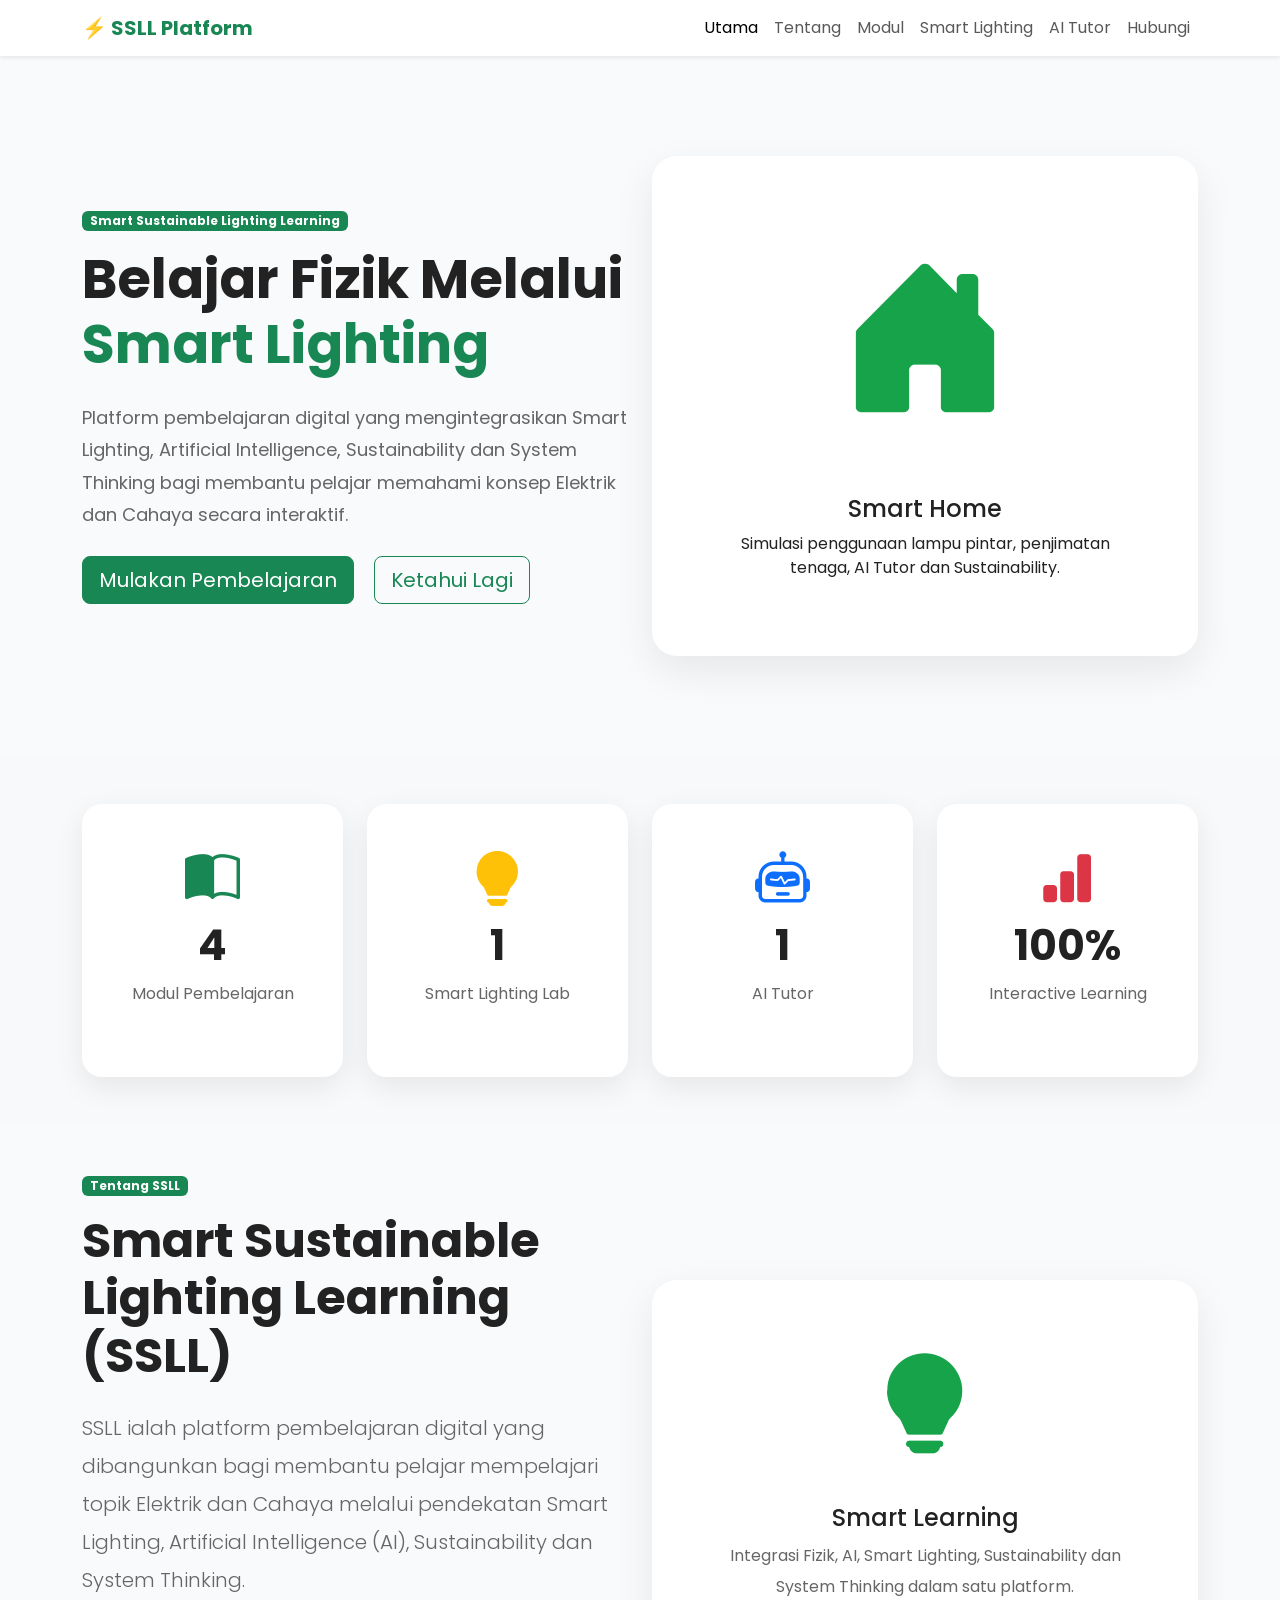
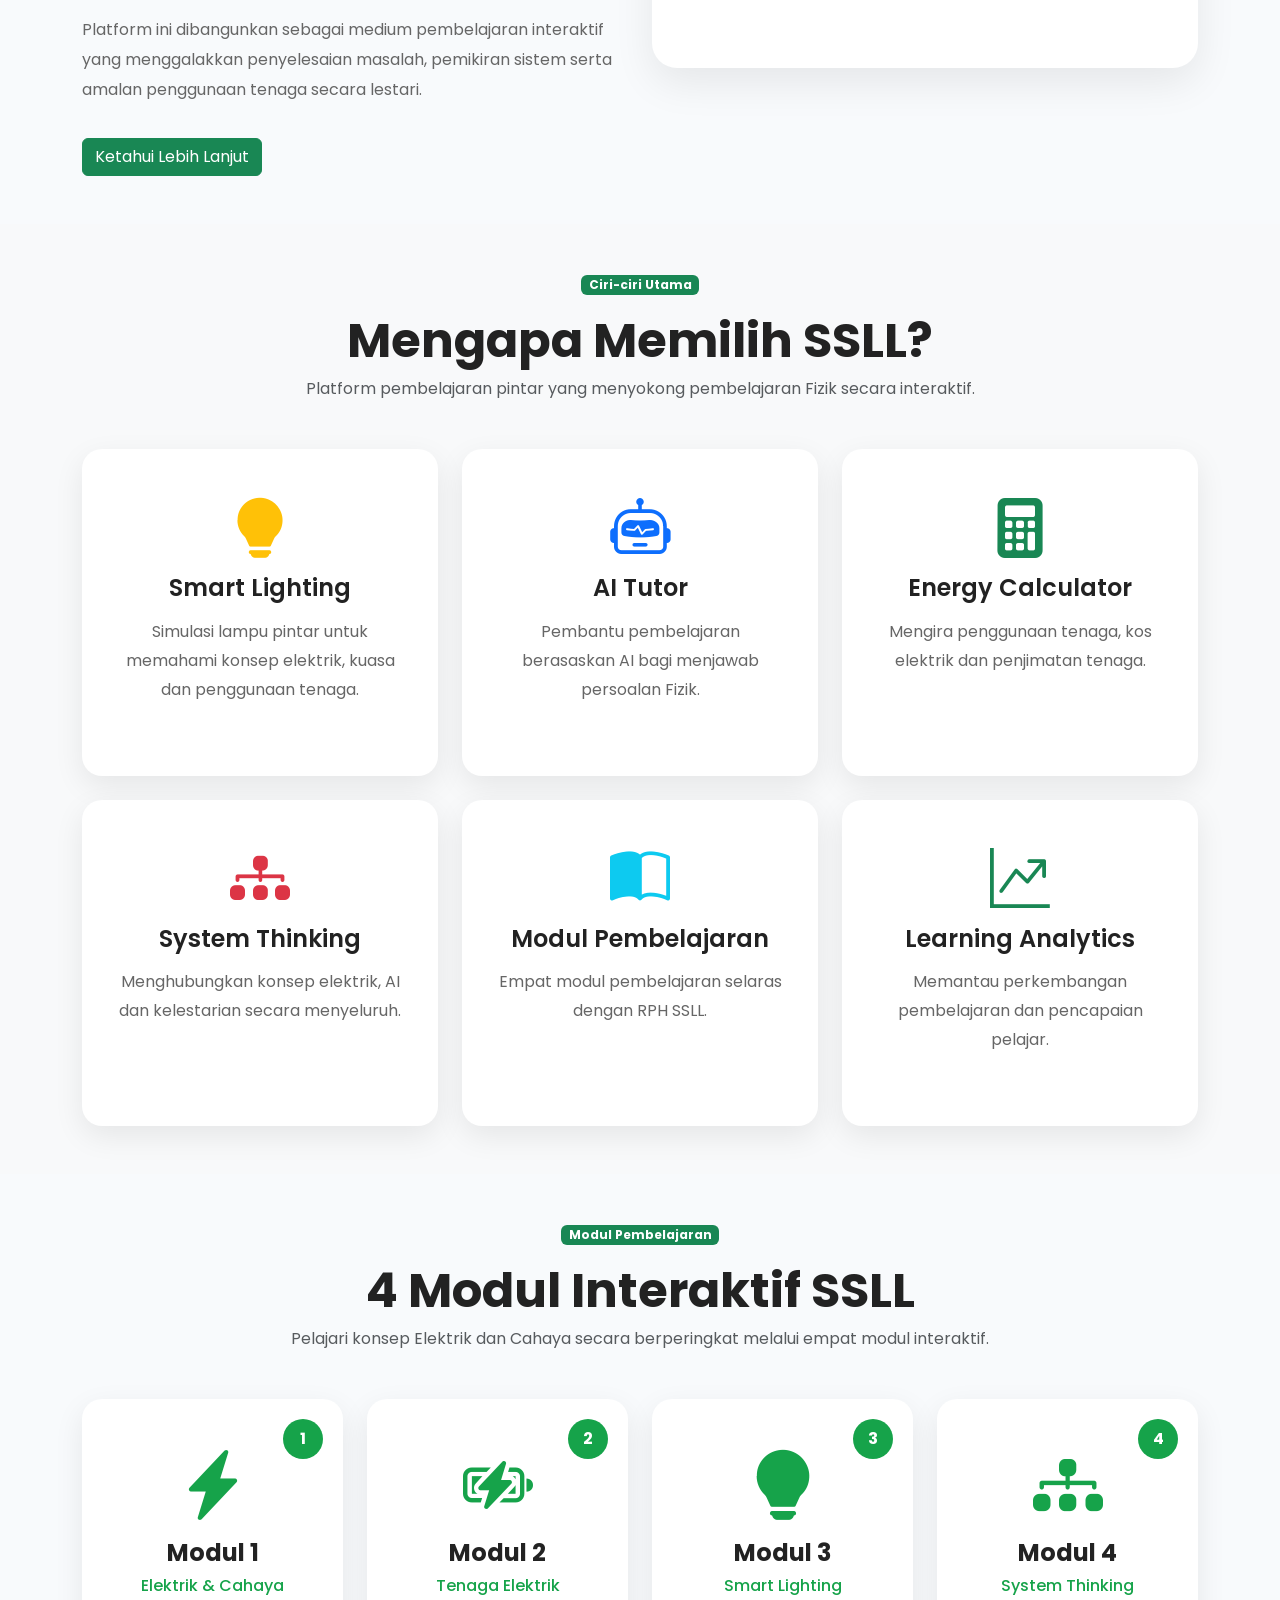
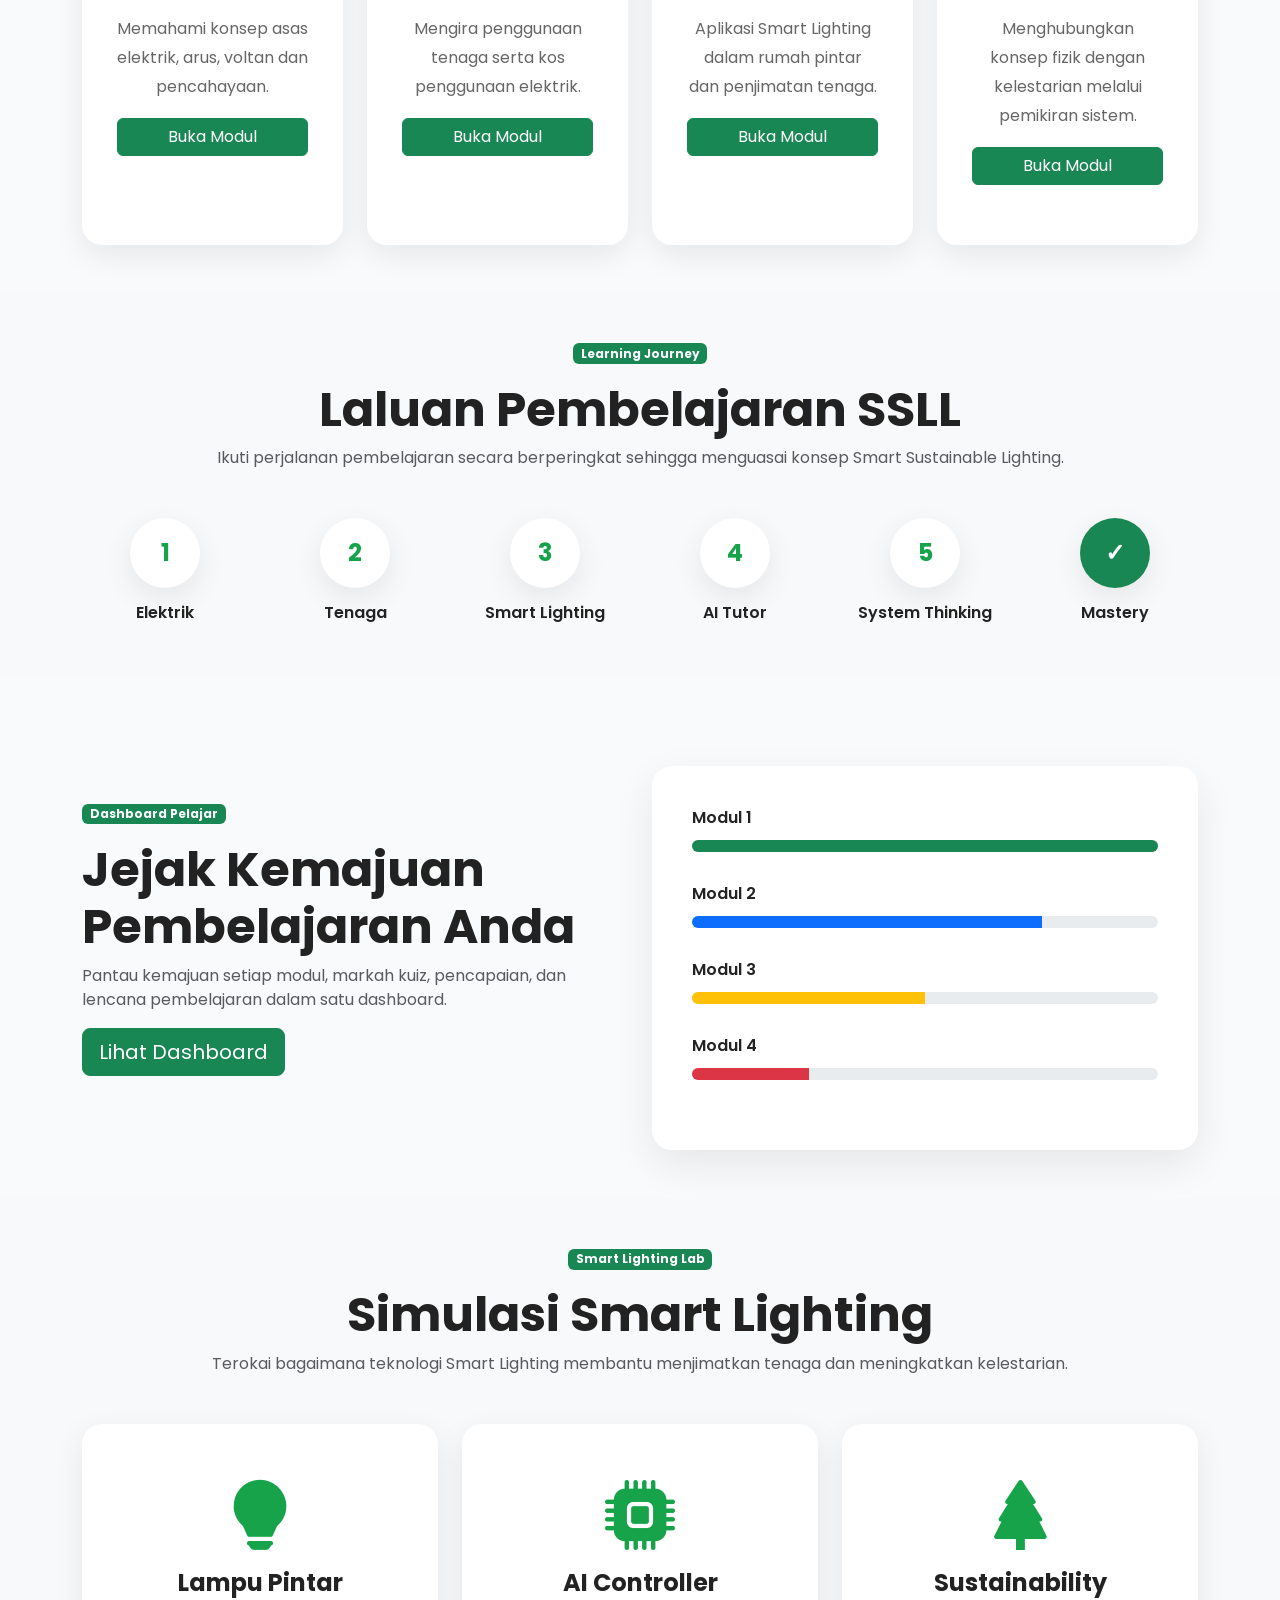
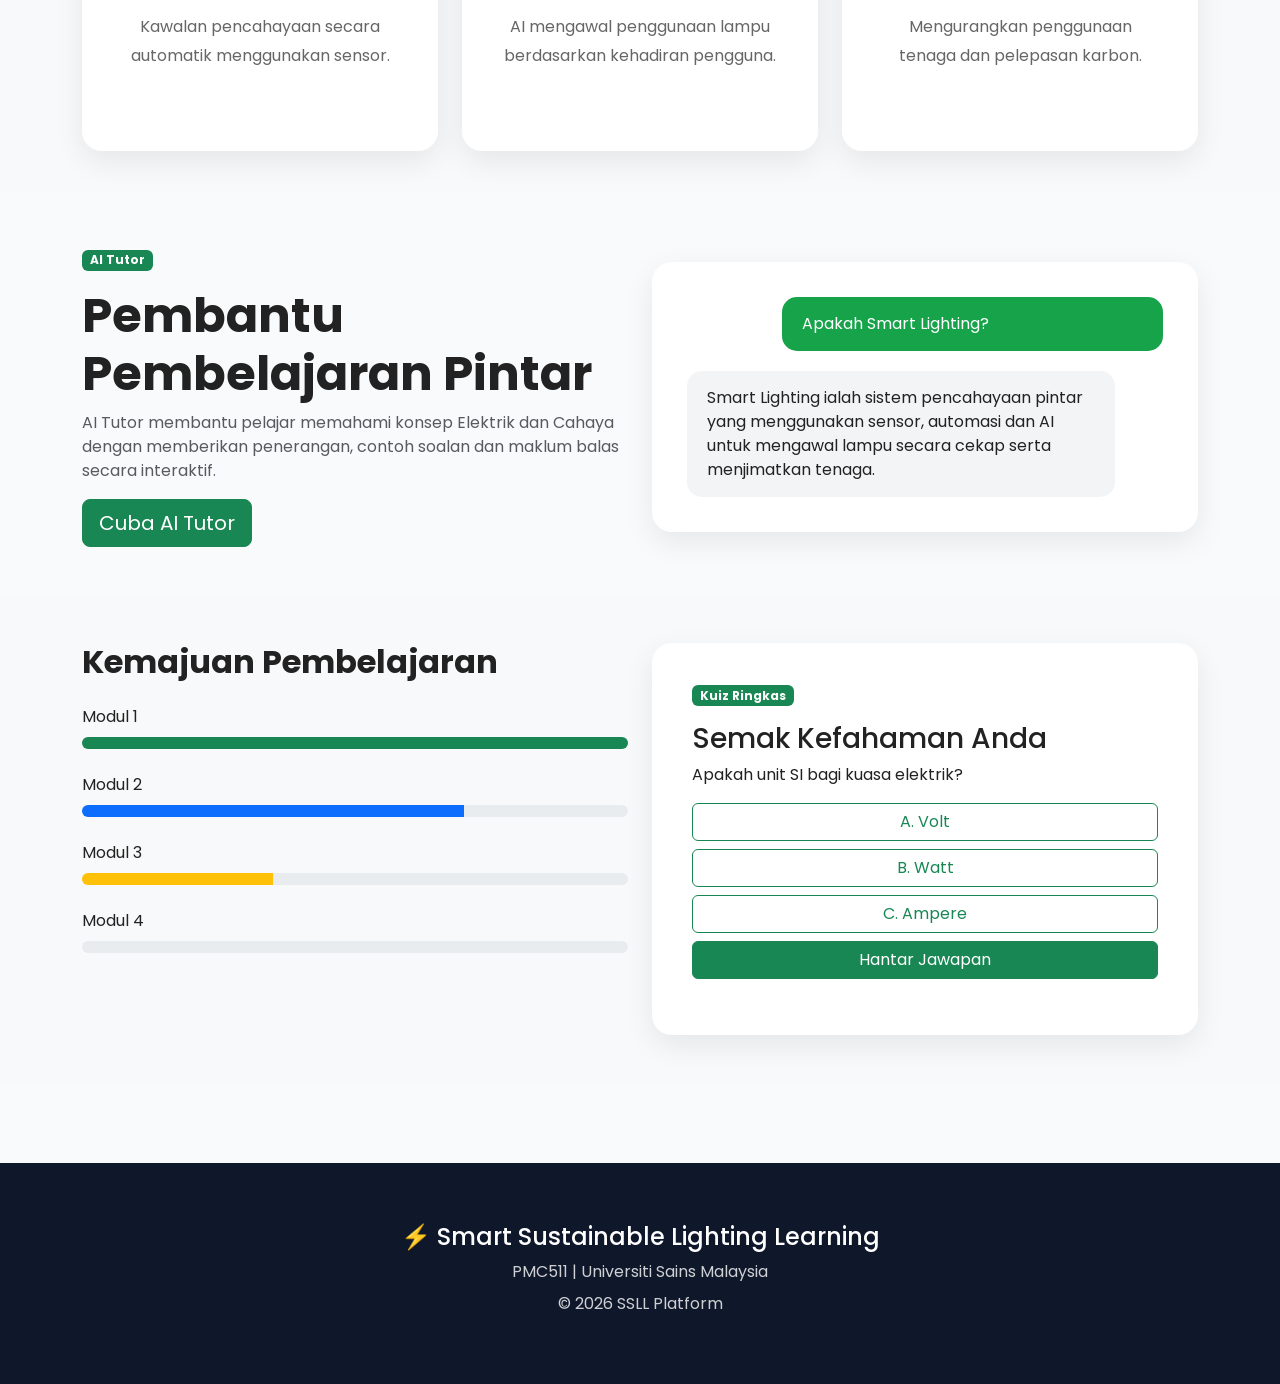
==== index.html @ 69289b0b "Initial SSLL Platform Final" ====
<!DOCTYPE html>
<html lang="ms">

<head>

    <meta charset="UTF-8">
    <meta name="viewport" content="width=device-width, initial-scale=1.0">

    <title>SSLL Platform</title>

    <!-- Bootstrap -->
    <link href="https://cdn.jsdelivr.net/npm/bootstrap@5.3.3/dist/css/bootstrap.min.css" rel="stylesheet">

    <!-- Bootstrap Icons -->
    <link href="https://cdn.jsdelivr.net/npm/bootstrap-icons@1.11.3/font/bootstrap-icons.css" rel="stylesheet">

    <!-- Google Font -->
    <link href="https://fonts.googleapis.com/css2?family=Poppins:wght@300;400;500;600;700&display=swap" rel="stylesheet">

    <!-- CSS -->
<link rel="stylesheet" href="css/base/variables.css">
<link rel="stylesheet" href="css/base/reset.css">
<link rel="stylesheet" href="css/base/typography.css">

<link rel="stylesheet" href="css/components/buttons.css">
<link rel="stylesheet" href="css/components/cards.css">
<link rel="stylesheet" href="css/components/navbar.css">

<link rel="stylesheet" href="css/style.css">
<link rel="stylesheet" href="css/responsive.css">
</head>

<body>

<!-- ===========================
NAVIGATION
=========================== -->

<nav class="navbar navbar-expand-lg navbar-light bg-white shadow-sm sticky-top">

    <div class="container">

        <a class="navbar-brand fw-bold text-success" href="index.html">

            ⚡ SSLL Platform

        </a>

        <button class="navbar-toggler"
                type="button"
                data-bs-toggle="collapse"
                data-bs-target="#navbarNav">

            <span class="navbar-toggler-icon"></span>

        </button>

        <div class="collapse navbar-collapse"
             id="navbarNav">

            <ul class="navbar-nav ms-auto">

                <li class="nav-item">

                    <a class="nav-link active"
                       href="index.html">

                        Utama

                    </a>

                </li>

                <li class="nav-item">

                    <a class="nav-link"
                       href="pages/about.html">

                        Tentang

                    </a>

                </li>

                <li class="nav-item">

                    <a class="nav-link"
                       href="pages/modules.html">

                        Modul

                    </a>

                </li>

                <li class="nav-item">

                    <a class="nav-link"
                       href="pages/smart-lighting.html">

                        Smart Lighting

                    </a>

                </li>

                <li class="nav-item">

                    <a class="nav-link"
                       href="pages/ai-tutor.html">

                        AI Tutor

                    </a>

                </li>

                <li class="nav-item">

                    <a class="nav-link"
                       href="pages/contact.html">

                        Hubungi

                    </a>

                </li>

            </ul>

        </div>

    </div>

</nav>
<!-- ===========================
HERO
=========================== -->

<header class="hero">

    <div class="container">

        <div class="row align-items-center">

            <div class="col-lg-6">

                <span class="badge bg-success mb-3">

                    Smart Sustainable Lighting Learning

                </span>

                <h1 class="hero-title">

                    Belajar Fizik Melalui

                    <span class="text-success">

                        Smart Lighting

                    </span>

                </h1>

                <p class="hero-text">

                    Platform pembelajaran digital yang
                    mengintegrasikan Smart Lighting,
                    Artificial Intelligence,
                    Sustainability
                    dan
                    System Thinking
                    bagi membantu pelajar memahami konsep
                    Elektrik dan Cahaya secara interaktif.

                </p>

                <div class="mt-4">

                    <a href="pages/modules.html"
                       class="btn btn-success btn-lg me-3">

                        Mulakan Pembelajaran

                    </a>

                    <a href="pages/about.html"
                       class="btn btn-outline-success btn-lg">

                        Ketahui Lagi

                    </a>

                </div>

            </div>

            <div class="col-lg-6 text-center">

                <div class="hero-card">

                    <i class="bi bi-house-door-fill hero-house"></i>

                    <h4 class="mt-4">

                        Smart Home

                    </h4>

                    <p>

                        Simulasi penggunaan lampu pintar,
                        penjimatan tenaga,
                        AI Tutor
                        dan
                        Sustainability.

                    </p>

                </div>

            </div>

        </div>

    </div>

</header>
<!-- ===========================
STATISTICS
=========================== -->

<section class="py-5 bg-light">

    <div class="container">

        <div class="row g-4">

            <div class="col-md-3">

                <div class="stat-card">

                    <i class="bi bi-book-half stat-icon text-success"></i>

                    <h2 class="counter">4</h2>

                    <p>Modul Pembelajaran</p>

                </div>

            </div>

            <div class="col-md-3">

                <div class="stat-card">

                    <i class="bi bi-lightbulb-fill stat-icon text-warning"></i>

                    <h2 class="counter">1</h2>

                    <p>Smart Lighting Lab</p>

                </div>

            </div>

            <div class="col-md-3">

                <div class="stat-card">

                    <i class="bi bi-robot stat-icon text-primary"></i>

                    <h2 class="counter">1</h2>

                    <p>AI Tutor</p>

                </div>

            </div>

            <div class="col-md-3">

                <div class="stat-card">

                    <i class="bi bi-bar-chart-fill stat-icon text-danger"></i>

                    <h2>100%</h2>

                    <p>Interactive Learning</p>

                </div>

            </div>

        </div>

    </div>

</section>
<!-- ===========================
ABOUT SSLL
=========================== -->

<section id="about" class="py-5">

    <div class="container">

        <div class="row align-items-center">

            <div class="col-lg-6">

                <span class="badge bg-success mb-3">

                    Tentang SSLL

                </span>

                <h2 class="fw-bold display-5 mb-4">

                    Smart Sustainable Lighting Learning (SSLL)

                </h2>

                <p class="lead">

                    SSLL ialah platform pembelajaran digital
                    yang dibangunkan bagi membantu pelajar
                    mempelajari topik Elektrik dan Cahaya
                    melalui pendekatan Smart Lighting,
                    Artificial Intelligence (AI),
                    Sustainability dan System Thinking.

                </p>

                <p>

                    Platform ini dibangunkan sebagai
                    medium pembelajaran interaktif
                    yang menggalakkan penyelesaian masalah,
                    pemikiran sistem serta amalan
                    penggunaan tenaga secara lestari.

                </p>

                <a href="pages/about.html"
                   class="btn btn-success mt-3">

                    Ketahui Lebih Lanjut

                </a>

            </div>

            <div class="col-lg-6">

                <div class="about-card text-center">

                    <i class="bi bi-lightbulb-fill about-icon"></i>

                    <h4 class="mt-4">

                        Smart Learning

                    </h4>

                    <p>

                        Integrasi Fizik,
                        AI,
                        Smart Lighting,
                        Sustainability
                        dan
                        System Thinking
                        dalam satu platform.

                    </p>

                </div>

            </div>

        </div>

    </div>

</section>
<!-- ===========================
FEATURES
=========================== -->

<section id="features" class="py-5 bg-light">

    <div class="container">

        <div class="text-center mb-5">

            <span class="badge bg-success">

                Ciri-ciri Utama

            </span>

            <h2 class="display-5 fw-bold mt-3">

                Mengapa Memilih SSLL?

            </h2>

            <p class="text-muted">

                Platform pembelajaran pintar yang menyokong
                pembelajaran Fizik secara interaktif.

            </p>

        </div>

        <div class="row g-4">

            <div class="col-lg-4">

                <div class="feature-card">

                    <i class="bi bi-lightbulb-fill feature-icon text-warning"></i>

                    <h4>Smart Lighting</h4>

                    <p>

                        Simulasi lampu pintar untuk memahami
                        konsep elektrik, kuasa dan penggunaan tenaga.

                    </p>

                </div>

            </div>

            <div class="col-lg-4">

                <div class="feature-card">

                    <i class="bi bi-robot feature-icon text-primary"></i>

                    <h4>AI Tutor</h4>

                    <p>

                        Pembantu pembelajaran berasaskan AI
                        bagi menjawab persoalan Fizik.

                    </p>

                </div>

            </div>

            <div class="col-lg-4">

                <div class="feature-card">

                    <i class="bi bi-calculator-fill feature-icon text-success"></i>

                    <h4>Energy Calculator</h4>

                    <p>

                        Mengira penggunaan tenaga,
                        kos elektrik dan penjimatan tenaga.

                    </p>

                </div>

            </div>

            <div class="col-lg-4">

                <div class="feature-card">

                    <i class="bi bi-diagram-3-fill feature-icon text-danger"></i>

                    <h4>System Thinking</h4>

                    <p>

                        Menghubungkan konsep elektrik,
                        AI dan kelestarian secara menyeluruh.

                    </p>

                </div>

            </div>

            <div class="col-lg-4">

                <div class="feature-card">

                    <i class="bi bi-book-half feature-icon text-info"></i>

                    <h4>Modul Pembelajaran</h4>

                    <p>

                        Empat modul pembelajaran
                        selaras dengan RPH SSLL.

                    </p>

                </div>

            </div>

            <div class="col-lg-4">

                <div class="feature-card">

                    <i class="bi bi-graph-up-arrow feature-icon text-success"></i>

                    <h4>Learning Analytics</h4>

                    <p>

                        Memantau perkembangan pembelajaran
                        dan pencapaian pelajar.

                    </p>

                </div>

            </div>

        </div>

    </div>

</section>
<!-- ===========================
LEARNING MODULES
=========================== -->

<section id="modules" class="py-5">

    <div class="container">

        <div class="text-center mb-5">

            <span class="badge bg-success">

                Modul Pembelajaran

            </span>

            <h2 class="display-5 fw-bold mt-3">

                4 Modul Interaktif SSLL

            </h2>

            <p class="text-muted">

                Pelajari konsep Elektrik dan Cahaya secara berperingkat melalui empat modul interaktif.

            </p>

        </div>

        <div class="row g-4">

            <div class="col-lg-3 col-md-6">

                <div class="module-card">

                    <div class="module-number">

                        1

                    </div>

                    <i class="bi bi-lightning-charge-fill module-icon"></i>

                    <h4>Modul 1</h4>

                    <h6>Elektrik & Cahaya</h6>

                    <p>

                        Memahami konsep asas elektrik, arus, voltan dan pencahayaan.

                    </p>

                    <a href="pages/modules.html"
                       class="btn btn-success w-100">

                        Buka Modul

                    </a>

                </div>

            </div>

            <div class="col-lg-3 col-md-6">

                <div class="module-card">

                    <div class="module-number">

                        2

                    </div>

                    <i class="bi bi-battery-charging module-icon"></i>

                    <h4>Modul 2</h4>

                    <h6>Tenaga Elektrik</h6>

                    <p>

                        Mengira penggunaan tenaga serta kos penggunaan elektrik.

                    </p>

                    <a href="pages/modules.html"
                       class="btn btn-success w-100">

                        Buka Modul

                    </a>

                </div>

            </div>

            <div class="col-lg-3 col-md-6">

                <div class="module-card">

                    <div class="module-number">

                        3

                    </div>

                    <i class="bi bi-lightbulb-fill module-icon"></i>

                    <h4>Modul 3</h4>

                    <h6>Smart Lighting</h6>

                    <p>

                        Aplikasi Smart Lighting dalam rumah pintar dan penjimatan tenaga.

                    </p>

                    <a href="pages/modules.html"
                       class="btn btn-success w-100">

                        Buka Modul

                    </a>

                </div>

            </div>

            <div class="col-lg-3 col-md-6">

                <div class="module-card">

                    <div class="module-number">

                        4

                    </div>

                    <i class="bi bi-diagram-3-fill module-icon"></i>

                    <h4>Modul 4</h4>

                    <h6>System Thinking</h6>

                    <p>

                        Menghubungkan konsep fizik dengan kelestarian melalui pemikiran sistem.

                    </p>

                    <a href="pages/modules.html"
                       class="btn btn-success w-100">

                        Buka Modul

                    </a>

                </div>

            </div>

        </div>

    </div>

</section>
<!-- ===========================
LEARNING JOURNEY
=========================== -->

<section id="journey" class="py-5 bg-light">

    <div class="container">

        <div class="text-center mb-5">

            <span class="badge bg-success">

                Learning Journey

            </span>

            <h2 class="display-5 fw-bold mt-3">

                Laluan Pembelajaran SSLL

            </h2>

            <p class="text-muted">

                Ikuti perjalanan pembelajaran secara berperingkat sehingga menguasai konsep Smart Sustainable Lighting.

            </p>

        </div>

        <div class="row text-center g-4">

            <div class="col-lg-2 col-md-4 col-6">

                <div class="journey-step">

                    <div class="journey-circle">

                        1

                    </div>

                    <h6>Elektrik</h6>

                </div>

            </div>

            <div class="col-lg-2 col-md-4 col-6">

                <div class="journey-step">

                    <div class="journey-circle">

                        2

                    </div>

                    <h6>Tenaga</h6>

                </div>

            </div>

            <div class="col-lg-2 col-md-4 col-6">

                <div class="journey-step">

                    <div class="journey-circle">

                        3

                    </div>

                    <h6>Smart Lighting</h6>

                </div>

            </div>

            <div class="col-lg-2 col-md-4 col-6">

                <div class="journey-step">

                    <div class="journey-circle">

                        4

                    </div>

                    <h6>AI Tutor</h6>

                </div>

            </div>

            <div class="col-lg-2 col-md-4 col-6">

                <div class="journey-step">

                    <div class="journey-circle">

                        5

                    </div>

                    <h6>System Thinking</h6>

                </div>

            </div>

            <div class="col-lg-2 col-md-4 col-6">

                <div class="journey-step">

                    <div class="journey-circle bg-success text-white">

                        ✓

                    </div>

                    <h6>Mastery</h6>

                </div>

            </div>

        </div>

    </div>

</section>
<!-- ===========================
STUDENT PROGRESS
=========================== -->

<section id="progress" class="py-5">

    <div class="container">

        <div class="row align-items-center">

            <div class="col-lg-6">

                <span class="badge bg-success">

                    Dashboard Pelajar

                </span>

                <h2 class="display-5 fw-bold mt-3">

                    Jejak Kemajuan Pembelajaran Anda

                </h2>

                <p class="text-muted">

                    Pantau kemajuan setiap modul,
                    markah kuiz,
                    pencapaian,
                    dan lencana pembelajaran
                    dalam satu dashboard.

                </p>

                <a href="pages/modules.html"
                   class="btn btn-success btn-lg">

                    Lihat Dashboard

                </a>

            </div>

            <div class="col-lg-6">

                <div class="progress-dashboard">

                    <div class="progress-item">

                        <span>Modul 1</span>

                        <div class="progress">

                            <div class="progress-bar bg-success"
                                 style="width:100%">
                            </div>

                        </div>

                    </div>

                    <div class="progress-item">

                        <span>Modul 2</span>

                        <div class="progress">

                            <div class="progress-bar bg-primary"
                                 style="width:75%">
                            </div>

                        </div>

                    </div>

                    <div class="progress-item">

                        <span>Modul 3</span>

                        <div class="progress">

                            <div class="progress-bar bg-warning"
                                 style="width:50%">
                            </div>

                        </div>

                    </div>

                    <div class="progress-item">

                        <span>Modul 4</span>

                        <div class="progress">

                            <div class="progress-bar bg-danger"
                                 style="width:25%">
                            </div>

                        </div>

                    </div>

                </div>

            </div>

        </div>

    </div>

</section>
<!-- ===========================
SMART LIGHTING PREVIEW
=========================== -->

<section id="smart-lighting" class="py-5 bg-light">

    <div class="container">

        <div class="text-center mb-5">

            <span class="badge bg-success">

                Smart Lighting Lab

            </span>

            <h2 class="display-5 fw-bold mt-3">

                Simulasi Smart Lighting

            </h2>

            <p class="text-muted">

                Terokai bagaimana teknologi Smart Lighting membantu menjimatkan tenaga dan meningkatkan kelestarian.

            </p>

        </div>

        <div class="row g-4">

            <div class="col-lg-4">

                <div class="lighting-card">

                    <i class="bi bi-lightbulb-fill lighting-icon"></i>

                    <h4>Lampu Pintar</h4>

                    <p>

                        Kawalan pencahayaan secara automatik menggunakan sensor.

                    </p>

                </div>

            </div>

            <div class="col-lg-4">

                <div class="lighting-card">

                    <i class="bi bi-cpu-fill lighting-icon"></i>

                    <h4>AI Controller</h4>

                    <p>

                        AI mengawal penggunaan lampu berdasarkan kehadiran pengguna.

                    </p>

                </div>

            </div>

            <div class="col-lg-4">

                <div class="lighting-card">

                    <i class="bi bi-tree-fill lighting-icon"></i>

                    <h4>Sustainability</h4>

                    <p>

                        Mengurangkan penggunaan tenaga dan pelepasan karbon.

                    </p>

                </div>

            </div>

        </div>

    </div>

</section>
<!-- ===========================
AI TUTOR
=========================== -->

<section id="ai" class="py-5">

    <div class="container">

        <div class="row align-items-center">

            <div class="col-lg-6">

                <span class="badge bg-success">

                    AI Tutor

                </span>

                <h2 class="display-5 fw-bold mt-3">

                    Pembantu Pembelajaran Pintar

                </h2>

                <p class="text-muted">

                    AI Tutor membantu pelajar memahami konsep
                    Elektrik dan Cahaya dengan memberikan
                    penerangan, contoh soalan dan maklum balas
                    secara interaktif.

                </p>

                <a href="pages/ai-tutor.html"
                   class="btn btn-success btn-lg">

                    Cuba AI Tutor

                </a>

            </div>

            <div class="col-lg-6">

                <div class="chat-demo">

                    <div class="chat-user">

                        Apakah Smart Lighting?

                    </div>

                    <div class="chat-ai">

                        Smart Lighting ialah sistem pencahayaan
                        pintar yang menggunakan sensor,
                        automasi dan AI untuk mengawal lampu
                        secara cekap serta menjimatkan tenaga.

                    </div>

                </div>

            </div>

        </div>

    </div>

</section>
<!-- ===========================
FOOTER
=========================== -->


<script src="https://cdn.jsdelivr.net/npm/bootstrap@5.3.3/dist/js/bootstrap.bundle.min.js"></script>

<script src="https://cdn.jsdelivr.net/npm/bootstrap@5.3.3/dist/js/bootstrap.bundle.min.js"></script>

<script src="assets/js/core/utils.js"></script>
<script src="assets/js/core/storage.js"></script>
<script src="assets/js/core/toast.js"></script>
<script src="assets/js/core/loading.js"></script>
<script src="assets/js/core/modal.js"></script>
<script src="assets/js/core/theme.js"></script>
<script src="assets/js/core/app.js"></script>

</body>

</html>
<!-- ===========================
LEARNING PROGRESS
=========================== -->

<section class="py-5 bg-light">

    <div class="container">

        <div class="row">

            <div class="col-lg-6">

                <h2 class="fw-bold mb-4">

                    Kemajuan Pembelajaran

                </h2>

                <div class="mb-4">

                    <label class="form-label">

                        Modul 1

                    </label>

                    <div class="progress">

                        <div class="progress-bar bg-success"
                             style="width:100%">
                        </div>

                    </div>

                </div>

                <div class="mb-4">

                    <label class="form-label">

                        Modul 2

                    </label>

                    <div class="progress">

                        <div class="progress-bar bg-primary"
                             style="width:70%">
                        </div>

                    </div>

                </div>

                <div class="mb-4">

                    <label class="form-label">

                        Modul 3

                    </label>

                    <div class="progress">

                        <div class="progress-bar bg-warning"
                             style="width:35%">
                        </div>

                    </div>

                </div>

                <div>

                    <label class="form-label">

                        Modul 4

                    </label>

                    <div class="progress">

                        <div class="progress-bar bg-danger"
                             style="width:0%">
                        </div>

                    </div>

                </div>

            </div>

            <div class="col-lg-6">

                <div class="quiz-card">

                    <span class="badge bg-success mb-3">

                        Kuiz Ringkas

                    </span>

                    <h3>

                        Semak Kefahaman Anda

                    </h3>

                    <p>

                        Apakah unit SI bagi kuasa elektrik?

                    </p>

                    <button id="answerA" class="btn btn-outline-success w-100 mb-2">
    A. Volt
</button>

<button id="answerB" class="btn btn-outline-success w-100 mb-2">
    B. Watt
</button>

<button id="answerC" class="btn btn-outline-success w-100 mb-2">
    C. Ampere
</button>

<button id="submitQuiz" class="btn btn-success w-100">
    Hantar Jawapan
</button>

<p id="quizResult" class="mt-3 fw-bold"></p>

                </div>

            </div>

        </div>

    </div>

</section>
<!-- ===========================
FOOTER
=========================== -->

<footer class="footer">

    <div class="container text-center">

        <h4>

            ⚡ Smart Sustainable Lighting Learning

        </h4>

        <p>

            PMC511 | Universiti Sains Malaysia

        </p>

        <p>

            © 2026 SSLL Platform

        </p>

    </div>

</footer>

<script src="https://cdn.jsdelivr.net/npm/bootstrap@5.3.3/dist/js/bootstrap.bundle.min.js"></script>

<script src="assets/js/core/utils.js"></script>
<script src="assets/js/core/storage.js"></script>
<script src="assets/js/core/toast.js"></script>
<script src="assets/js/core/loading.js"></script>
<script src="assets/js/core/modal.js"></script>
<script src="assets/js/core/app.js"></script>

<script src="assets/js/home.js"></script>
</body>

</html>
---- css/base/variables.css ----
:root{

/* ===========================
COLORS
=========================== */

--primary:#16A34A;

--primary-dark:#15803D;

--secondary:#0F172A;

--accent:#22C55E;

--warning:#F59E0B;

--danger:#DC2626;

--info:#0EA5E9;

--light:#F8FAFC;

--white:#FFFFFF;

--gray:#64748B;

--border:#E5E7EB;

/* ===========================
SHADOW
=========================== */

--shadow-sm:0 5px 15px rgba(0,0,0,.08);

--shadow-md:0 10px 30px rgba(0,0,0,.10);

--shadow-lg:0 20px 40px rgba(0,0,0,.12);

/* ===========================
RADIUS
=========================== */

--radius:20px;

/* ===========================
TRANSITION
=========================== */

--transition:.3s ease;

}
---- css/base/typography.css ----
*{

margin:0;

padding:0;

box-sizing:border-box;

}

html{

scroll-behavior:smooth;

}

body{

font-family:"Segoe UI",sans-serif;

background:var(--light);

color:var(--secondary);

overflow-x:hidden;

}

a{

text-decoration:none;

}

img{

max-width:100%;

display:block;

}
---- css/components/buttons.css ----
/* ======================================
SSLL BUTTONS
====================================== */

.ssll-btn{

display:inline-flex;

align-items:center;

justify-content:center;

padding:12px 28px;

background:var(--primary);

color:var(--white);

border:none;

border-radius:var(--radius);

font-weight:600;

transition:var(--transition);

cursor:pointer;

text-decoration:none;

}

.ssll-btn:hover{

background:var(--primary-dark);

transform:translateY(-2px);

box-shadow:var(--shadow-md);

color:var(--white);

}

.ssll-btn-outline{

display:inline-flex;

align-items:center;

justify-content:center;

padding:12px 28px;

background:transparent;

border:2px solid var(--primary);

color:var(--primary);

border-radius:var(--radius);

font-weight:600;

transition:var(--transition);

text-decoration:none;

}

.ssll-btn-outline:hover{

background:var(--primary);

color:white;

}
---- css/components/cards.css ----
/* ======================================
SSLL CARD
====================================== */

.ssll-card{

background:white;

border-radius:var(--radius);

padding:30px;

box-shadow:var(--shadow-sm);

transition:var(--transition);

border:none;

}

.ssll-card:hover{

transform:translateY(-8px);

box-shadow:var(--shadow-lg);

}

.ssll-card-title{

font-size:22px;

font-weight:700;

margin-bottom:15px;

}

.ssll-card-icon{

font-size:55px;

color:var(--primary);

margin-bottom:20px;

}
---- css/components/navbar.css ----
/* ======================================
NAVBAR
====================================== */

.ssll-navbar{

background:white;

box-shadow:var(--shadow-sm);

}

.ssll-navbar .navbar-brand{

font-weight:700;

color:var(--primary);

}

.ssll-navbar .nav-link{

font-weight:500;

transition:var(--transition);

}

.ssll-navbar .nav-link:hover{

color:var(--primary);

}
---- css/style.css ----
*{
    margin:0;
    padding:0;
    box-sizing:border-box;
}

body{
    font-family:'Poppins',sans-serif;
    background:#f8fafc;
    color:#222;
}

.hero{

    padding:100px 0;

}

.hero-title{

    font-size:54px;
    font-weight:700;
    line-height:1.2;

}

.hero-text{

    margin-top:25px;
    font-size:18px;
    line-height:1.8;
    color:#666;

}

.hero-card{

    background:white;

    border-radius:25px;

    padding:60px;

    box-shadow:0 15px 40px rgba(0,0,0,.08);

}

.hero-house{

    font-size:170px;

    color:#16a34a;

}
/* ===========================
STATISTICS
=========================== */

.stat-card{

    background:#fff;

    border-radius:20px;

    padding:35px;

    text-align:center;

    box-shadow:0 10px 30px rgba(0,0,0,.08);

    transition:.3s;

    height:100%;

}

.stat-card:hover{

    transform:translateY(-10px);

}

.stat-icon{

    font-size:55px;

    margin-bottom:20px;

}

.stat-card h2{

    font-size:42px;

    font-weight:700;

}

.stat-card p{

    margin-top:10px;

    color:#666;

}
/* ===========================
ABOUT
=========================== */

#about{

padding:100px 0;

}

.about-card{

background:#fff;

padding:50px;

border-radius:25px;

box-shadow:0 15px 40px rgba(0,0,0,.08);

transition:.3s;

}

.about-card:hover{

transform:translateY(-10px);

}

.about-icon{

font-size:150px;

color:#16A34A;

}

#about p{

line-height:1.9;

color:#666;

}
/* ===========================
FEATURES
=========================== */

.feature-card{

    background:#fff;

    border-radius:20px;

    padding:35px;

    text-align:center;

    height:100%;

    box-shadow:0 10px 30px rgba(0,0,0,.08);

    transition:.3s;

}

.feature-card:hover{

    transform:translateY(-10px);

}

.feature-icon{

    font-size:60px;

    margin-bottom:20px;

}

.feature-card h4{

    margin-bottom:15px;

    font-weight:600;

}

.feature-card p{

    color:#666;

    line-height:1.8;

}
/* ===========================
MODULES
=========================== */

.module-card{

    background:#fff;

    border-radius:20px;

    padding:35px;

    text-align:center;

    box-shadow:0 10px 30px rgba(0,0,0,.08);

    transition:.3s;

    position:relative;

    height:100%;

}

.module-card:hover{

    transform:translateY(-10px);

}

.module-number{

    position:absolute;

    top:20px;

    right:20px;

    width:40px;

    height:40px;

    border-radius:50%;

    background:#16A34A;

    color:white;

    display:flex;

    justify-content:center;

    align-items:center;

    font-weight:700;

}

.module-icon{

    font-size:70px;

    color:#16A34A;

    margin:25px 0;

}

.module-card h4{

    font-weight:700;

}

.module-card h6{

    color:#16A34A;

    margin-bottom:20px;

}

.module-card p{

    color:#666;

    line-height:1.8;

}
/* ===========================
LEARNING JOURNEY
=========================== */

#journey{

padding:100px 0;

}

.journey-step{

text-align:center;

}

.journey-circle{

width:90px;

height:90px;

margin:auto;

border-radius:50%;

background:white;

box-shadow:0 10px 30px rgba(0,0,0,.08);

display:flex;

align-items:center;

justify-content:center;

font-size:32px;

font-weight:700;

color:#16A34A;

transition:.3s;

margin-bottom:20px;

}

.journey-circle:hover{

transform:scale(1.1);

background:#16A34A;

color:white;

}

.journey-step h6{

font-weight:600;

}
/* ===========================
PROGRESS DASHBOARD
=========================== */

#progress{

padding:100px 0;

}

.progress-dashboard{

background:white;

padding:40px;

border-radius:20px;

box-shadow:0 15px 40px rgba(0,0,0,.08);

}

.progress-item{

margin-bottom:30px;

}

.progress-item span{

display:block;

font-weight:600;

margin-bottom:10px;

}

.progress{

height:12px;

border-radius:20px;

}
/* ===========================
SMART LIGHTING
=========================== */

.lighting-card{

    background:#fff;

    border-radius:20px;

    padding:40px;

    text-align:center;

    box-shadow:0 10px 30px rgba(0,0,0,.08);

    transition:.3s;

    height:100%;

}

.lighting-card:hover{

    transform:translateY(-10px);

}

.lighting-icon{

    font-size:70px;

    color:#16A34A;

    margin-bottom:20px;

}

.lighting-card h4{

    margin-bottom:15px;

    font-weight:700;

}

.lighting-card p{

    color:#666;

    line-height:1.8;

}
/* ===========================
AI TUTOR
=========================== */

.chat-demo{

background:#fff;

padding:35px;

border-radius:20px;

box-shadow:0 10px 30px rgba(0,0,0,.08);

}

.chat-user{

background:#16A34A;

color:white;

padding:15px 20px;

border-radius:15px;

margin-bottom:20px;

width:80%;

margin-left:auto;

}

.chat-ai{

background:#f3f4f6;

padding:15px 20px;

border-radius:15px;

width:90%;

}
/* ===========================
FOOTER
=========================== */

.footer{

background:#0f172a;

color:white;

padding:60px 0;

margin-top:80px;

}

.footer p{

opacity:.8;

margin-bottom:8px;

}
/* ===========================
MODULE DETAIL
=========================== */

.module-detail-card{

background:#fff;

padding:40px;

border-radius:20px;

box-shadow:0 10px 30px rgba(0,0,0,.08);

height:100%;

transition:.3s;

}

.module-detail-card:hover{

transform:translateY(-10px);

}

.module-detail-card h3{

margin-bottom:20px;

font-weight:700;

}

.module-detail-card ul{

padding-left:20px;

line-height:2;

margin:25px 0;

}
/* ===========================
QUIZ
=========================== */

.quiz-card{

background:#fff;

padding:40px;

border-radius:20px;

box-shadow:0 10px 30px rgba(0,0,0,.08);

}

.progress{

height:12px;

border-radius:20px;

}
/* SMART LIGHTING */

.lighting-lab,
.lighting-info{

background:#fff;

padding:40px;

border-radius:20px;

box-shadow:0 10px 30px rgba(0,0,0,.08);

}

#lampIcon{

font-size:180px;

transition:.3s;

}

.lamp-off{

color:#bdbdbd;

}

.lamp-on{

color:#FFD54F;

text-shadow:0 0 40px #FFD54F;

}
/* ===========================
SMART LIGHTING DASHBOARD
=========================== */

.table th{

width:45%;

}

.alert{

border-radius:15px;

}

.card{

border-radius:20px;

}

.table{

margin-bottom:0;

}

#savingValue{

font-size:42px;

font-weight:700;

}
/* ===================================
MODULE CARDS
=================================== */

.module-card{

border:0;

border-radius:20px;

transition:.3s;

}

.module-card:hover{

transform:translateY(-8px);

box-shadow:0 15px 35px rgba(0,0,0,.15);

}

.progress{

height:12px;

border-radius:20px;

}

.progress-bar{

font-size:11px;

font-weight:600;

}
/* ===========================
CHECKLIST
=========================== */

.form-check{

padding:12px;

border-bottom:1px solid #ececec;

}

.list-group-item{

padding:18px;

font-size:16px;

}
/* ===================================
AI CHAT
=================================== */

.chat-window{

background:white;

padding:30px;

border-radius:20px;

box-shadow:0 10px 30px rgba(0,0,0,.08);

min-height:650px;

display:flex;

flex-direction:column;

}

#chatMessages{

flex:1;

overflow-y:auto;

margin-bottom:20px;

}

.ai-message,
.user-message{

display:flex;

margin-bottom:20px;

}

.user-message{

justify-content:flex-end;

}

.chat-avatar{

width:50px;

height:50px;

border-radius:50%;

background:#16A34A;

color:white;

display:flex;

align-items:center;

justify-content:center;

font-size:24px;

margin-right:15px;

}

.chat-bubble{

padding:15px 20px;

border-radius:18px;

max-width:80%;

line-height:1.7;

}

.chat-bubble.ai{

background:#f3f4f6;

}

.chat-bubble.user{

background:#16A34A;

color:white;

}

.quick-question{

text-align:left;

}
---- css/responsive.css ----
@media(max-width:992px){

.hero{

padding:70px 0;

}

.hero-title{

font-size:38px;

}

.hero-house{

font-size:120px;

margin-top:40px;

}

}
.stat-card{

margin-bottom:20px;

}
.about-icon{

font-size:100px;

margin-top:30px;

}
.feature-card{

margin-bottom:20px;

}
.module-card{

margin-bottom:25px;

}
.journey-circle{

width:70px;

height:70px;

font-size:24px;

margin-bottom:15px;

}
.progress-dashboard{

margin-top:40px;

}
.lighting-card{

margin-bottom:25px;

}
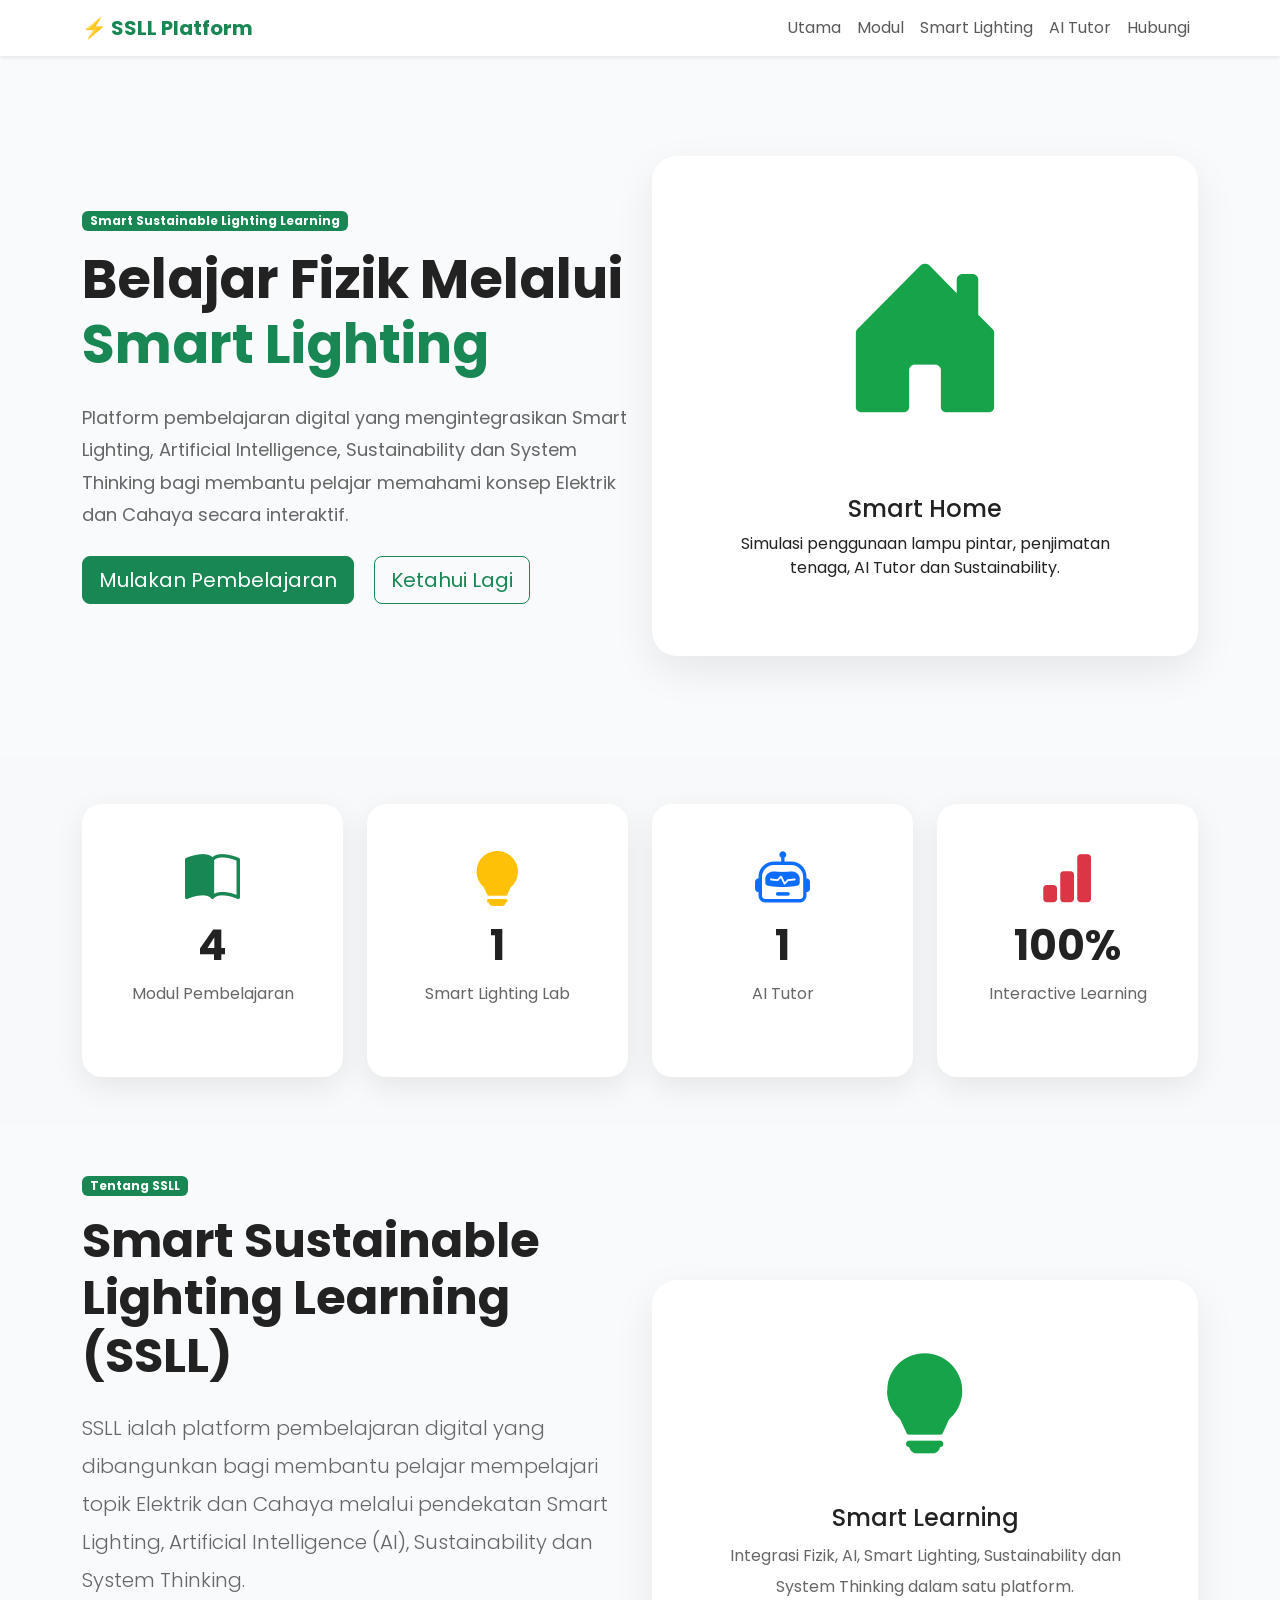
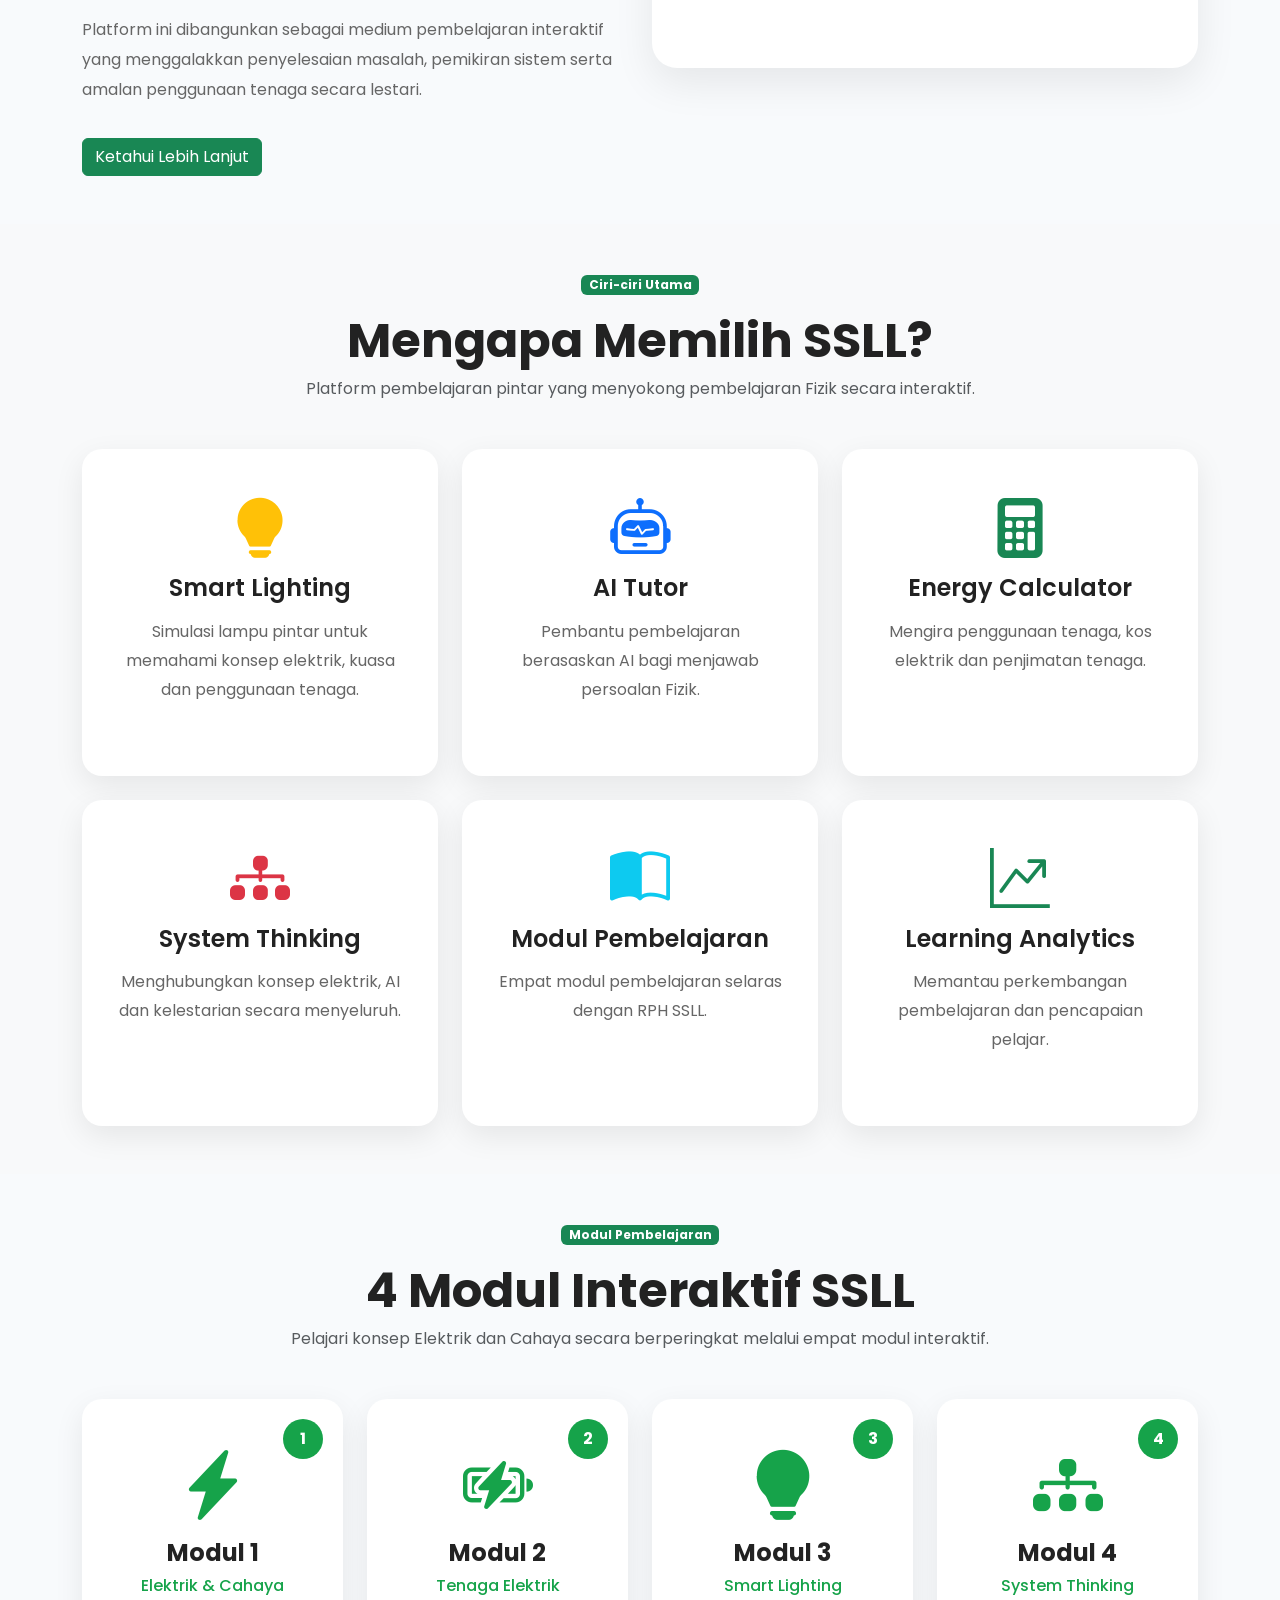
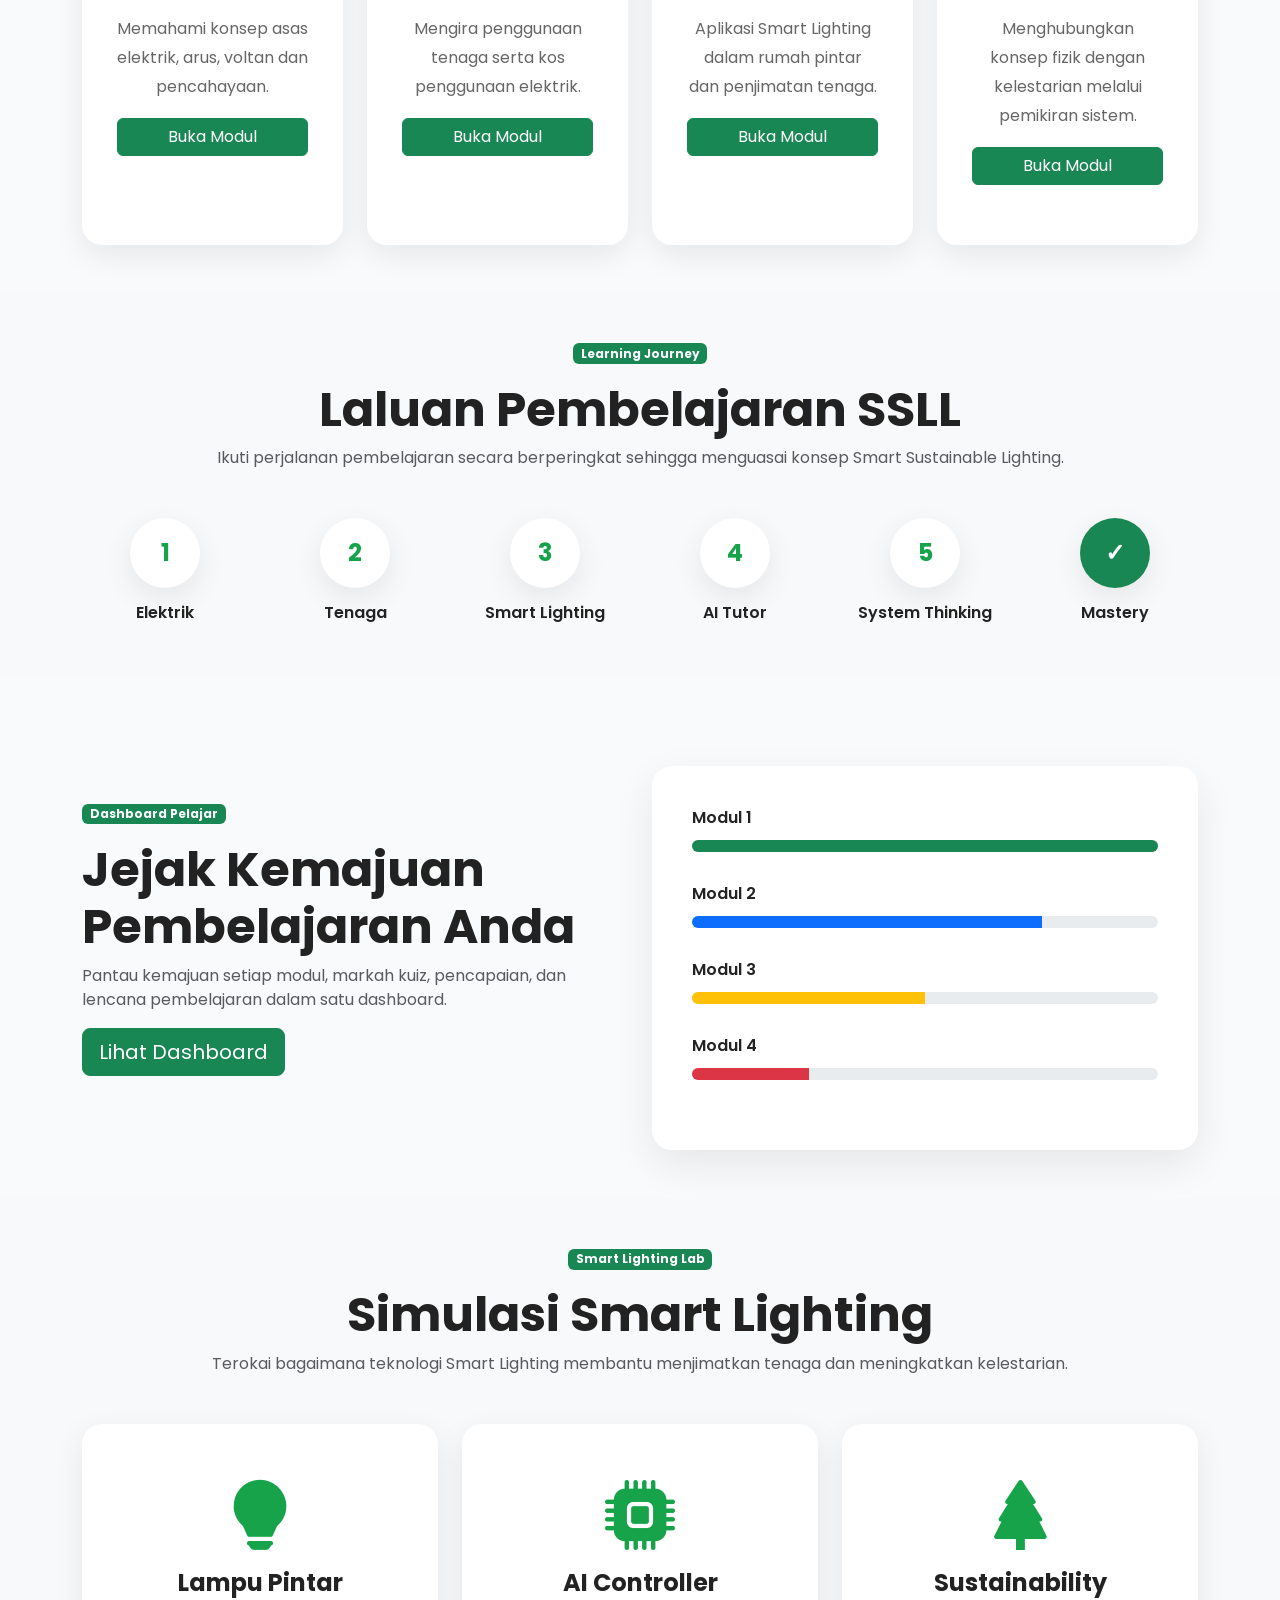
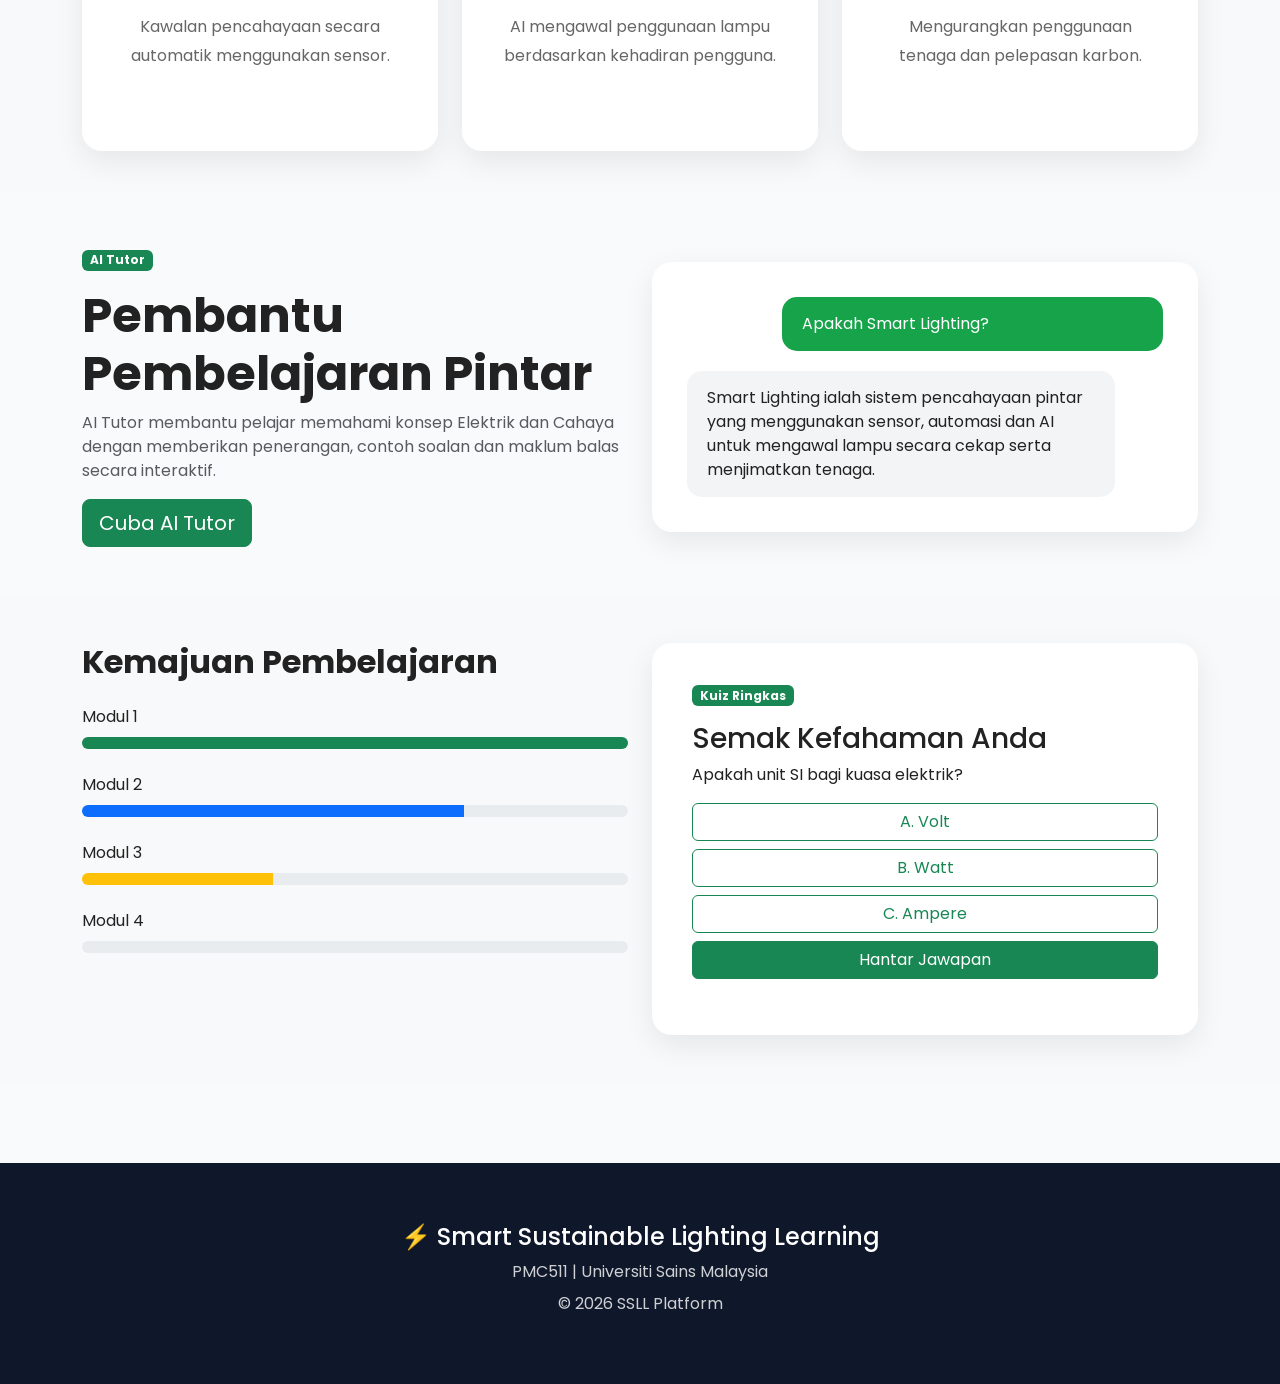
==== commit c3e3458e: "navi" ====
--- a/index.html
+++ b/index.html
@@ -60,73 +60,27 @@
 
             <ul class="navbar-nav ms-auto">
 
-                <li class="nav-item">
-
-                    <a class="nav-link active"
-                       href="index.html">
-
-                        Utama
-
-                    </a>
-
-                </li>
-
-                <li class="nav-item">
-
-                    <a class="nav-link"
-                       href="pages/about.html">
-
-                        Tentang
-
-                    </a>
-
-                </li>
-
-                <li class="nav-item">
-
-                    <a class="nav-link"
-                       href="pages/modules.html">
-
-                        Modul
-
-                    </a>
-
-                </li>
-
-                <li class="nav-item">
-
-                    <a class="nav-link"
-                       href="pages/smart-lighting.html">
-
-                        Smart Lighting
-
-                    </a>
-
-                </li>
-
-                <li class="nav-item">
-
-                    <a class="nav-link"
-                       href="pages/ai-tutor.html">
-
-                        AI Tutor
-
-                    </a>
-
-                </li>
-
-                <li class="nav-item">
-
-                    <a class="nav-link"
-                       href="pages/contact.html">
-
-                        Hubungi
-
-                    </a>
-
-                </li>
-
-            </ul>
+    <li class="nav-item">
+        <a class="nav-link" href="index.html">Utama</a>
+    </li>
+
+    <li class="nav-item">
+        <a class="nav-link" href="pages/modules.html">Modul</a>
+    </li>
+
+    <li class="nav-item">
+        <a class="nav-link" href="pages/smart-lighting.html">Smart Lighting</a>
+    </li>
+
+    <li class="nav-item">
+        <a class="nav-link" href="pages/ai-tutor.html">AI Tutor</a>
+    </li>
+
+    <li class="nav-item">
+        <a class="nav-link" href="pages/contact.html">Hubungi</a>
+    </li>
+
+</ul>
 
         </div>
 
--- a/css/style.css
+++ b/css/style.css
@@ -811,4 +811,11 @@
 
 text-align:left;
 
+}
+/* Hero Icon - Modules */
+.hero-module{
+    font-size:180px;
+    color:#198754;
+    opacity:0.95;
+    display:inline-block;
 }
